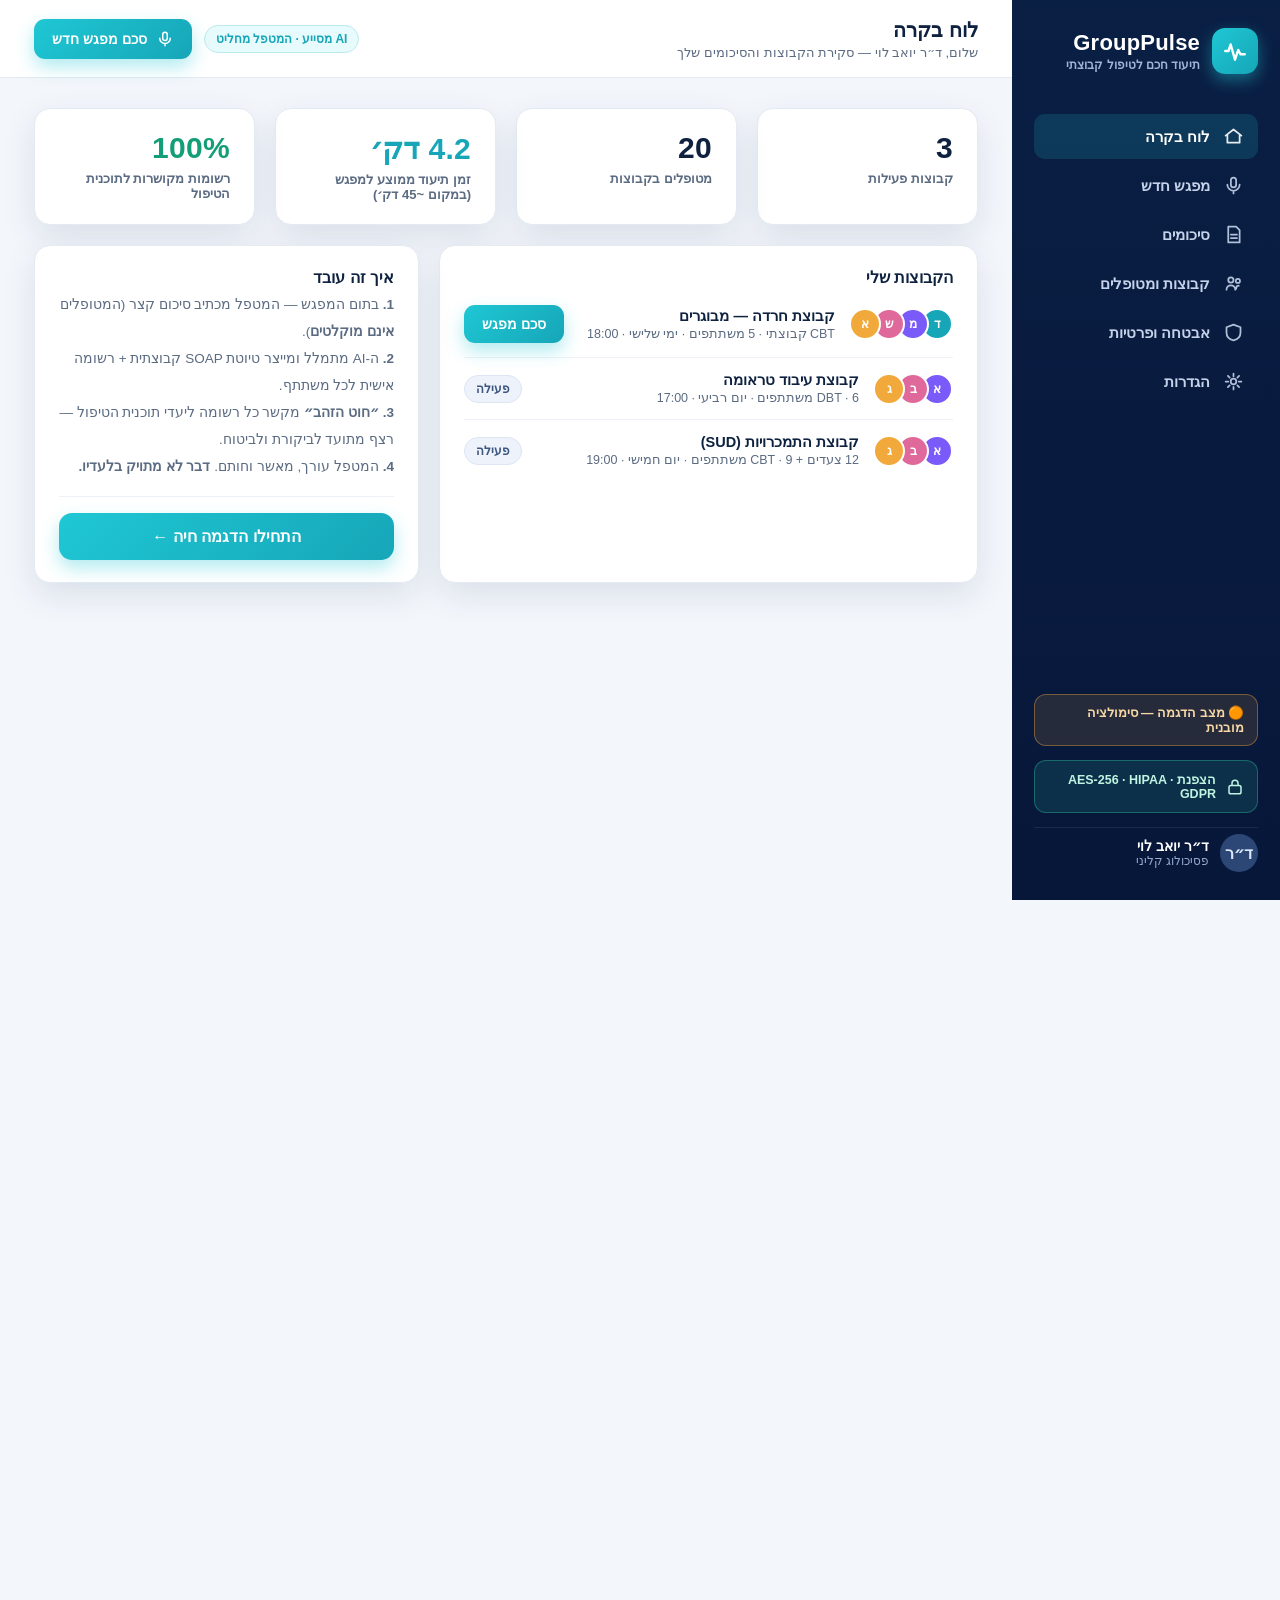
==== index.html @ b8ee4dcd "Add root redirect to app/ for GitHub Pages Co-Authored-By: Claude Fable 5 <noreply@anthropic.com>" ====
<!doctype html>
<html lang="he" dir="rtl">
<head>
<meta charset="utf-8">
<meta http-equiv="refresh" content="0; url=app/">
<title>GroupPulse</title>
</head>
<body>
<p>מעביר לדמו... <a href="app/">לחצו כאן אם לא הועברתם</a></p>
</body>
</html>
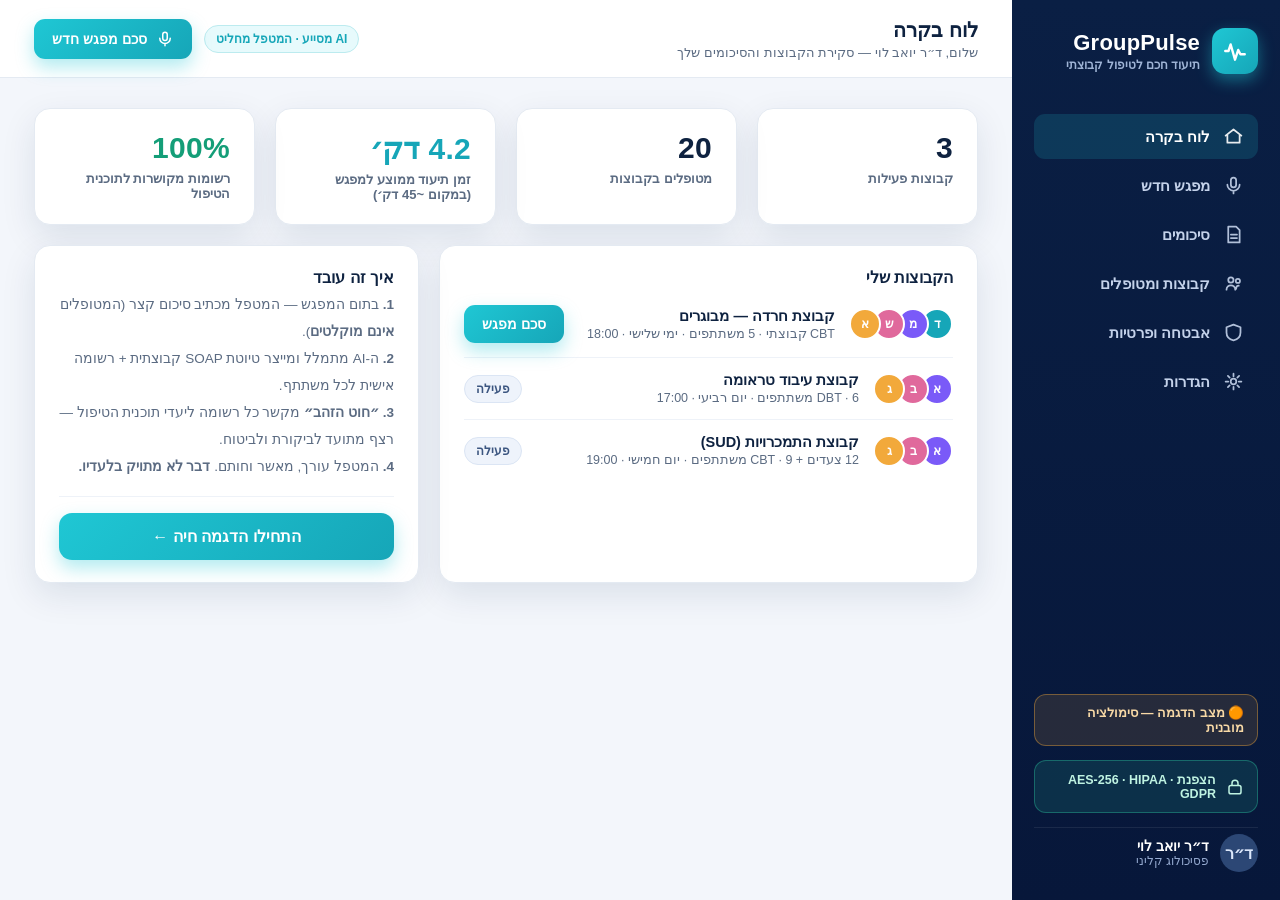
==== commit aed20086: "Preserve query string in root redirect (for ?demo links) Co-Authored-By: Claude Fable 5 <noreply@ant" ====
--- a/index.html
+++ b/index.html
@@ -2,8 +2,9 @@
 <html lang="he" dir="rtl">
 <head>
 <meta charset="utf-8">
-<meta http-equiv="refresh" content="0; url=app/">
 <title>GroupPulse</title>
+<script>location.replace('app/' + location.search)</script>
+<noscript><meta http-equiv="refresh" content="0; url=app/"></noscript>
 </head>
 <body>
 <p>מעביר לדמו... <a href="app/">לחצו כאן אם לא הועברתם</a></p>
